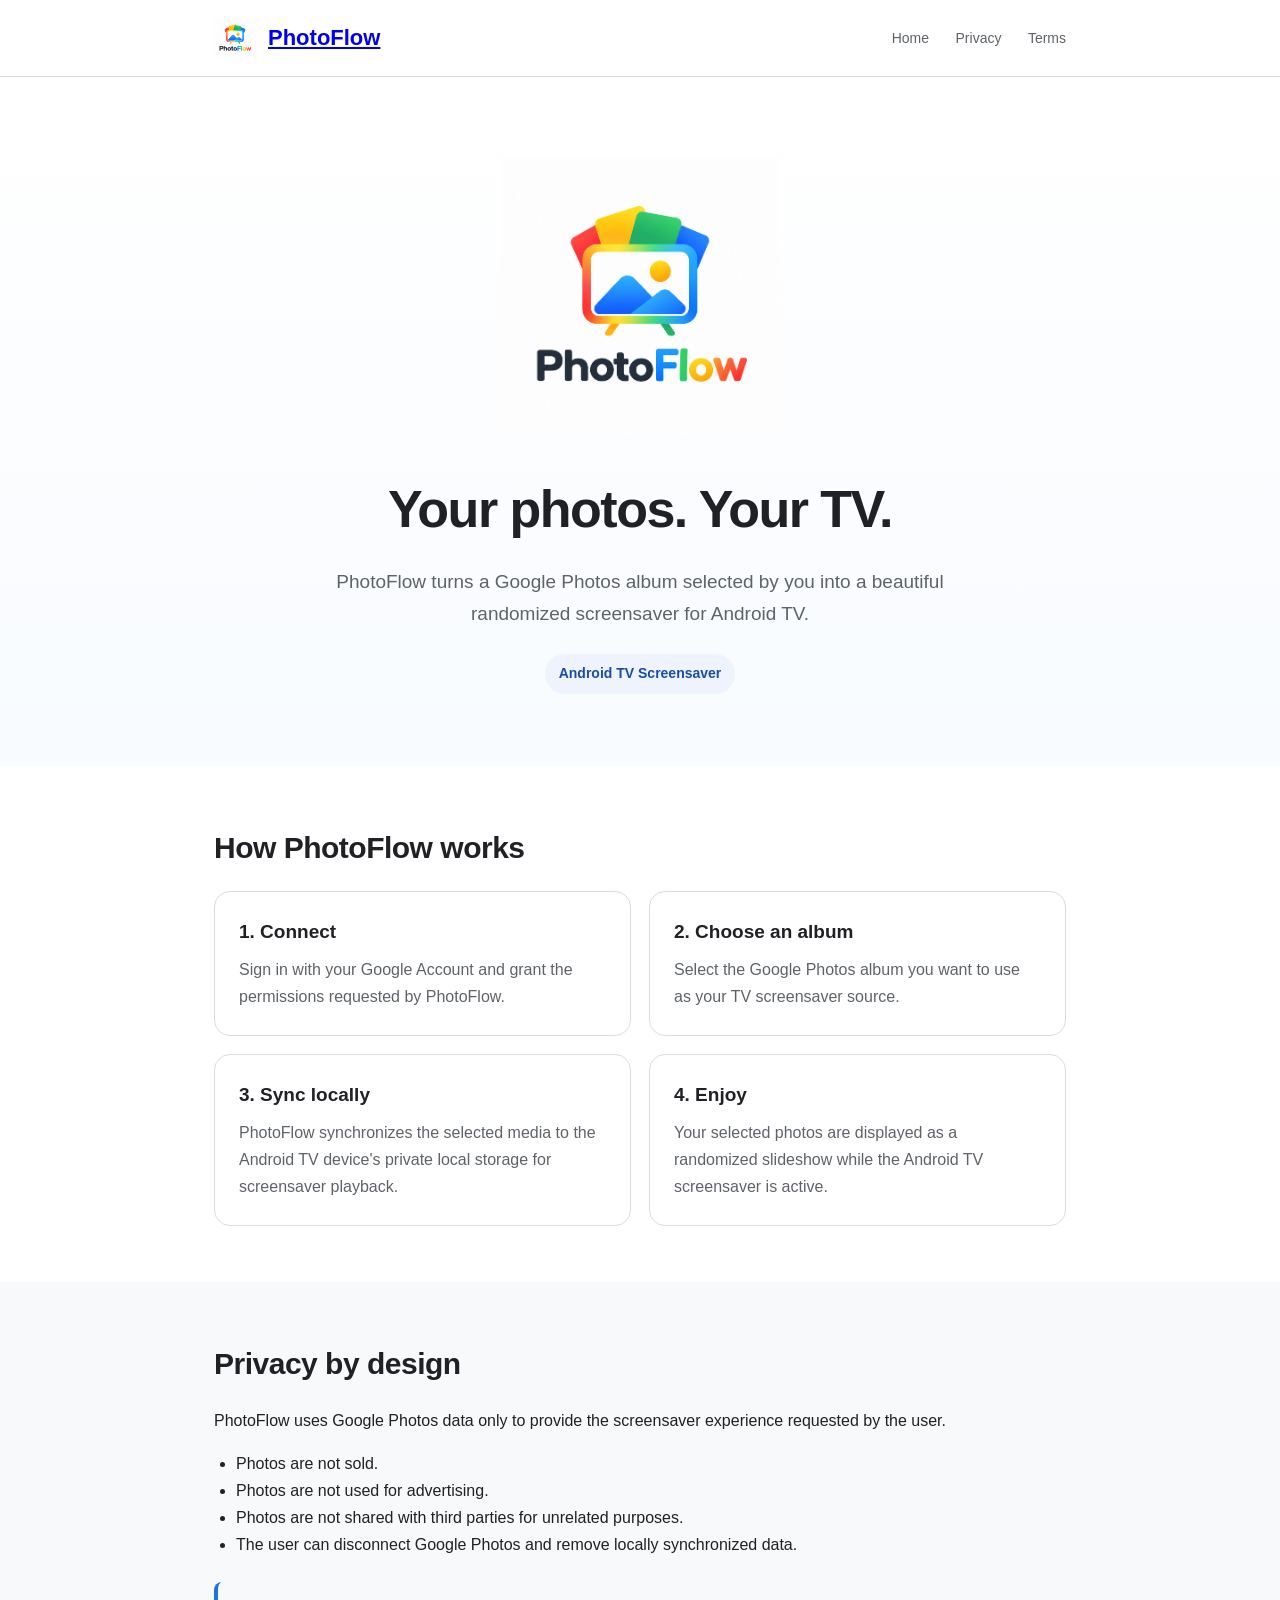
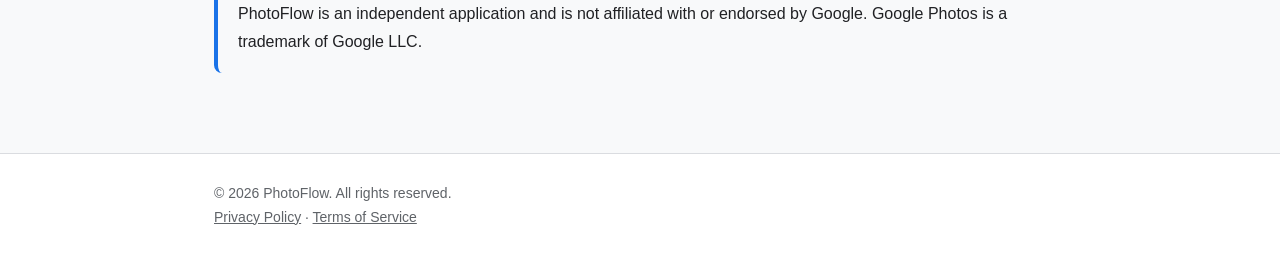
==== index.html @ 247293ad "업로드" ====
<!doctype html>
<html lang="en">
<head>
<meta charset="utf-8">
<meta name="viewport" content="width=device-width, initial-scale=1">
<title>PhotoFlow | PhotoFlow</title>
<meta name="description" content="PhotoFlow is an Android TV screensaver that displays photos from a user's selected Google Photos album.">
<link rel="stylesheet" href="style.css">
</head>
<body>
<header>
  <div class="container nav">
    <a class="brand" href="index.html">
      <img src="assets/photoflow-logo.png" alt="PhotoFlow logo">
      <span>PhotoFlow</span>
    </a>
    <nav>
      <a href="index.html">Home</a>
      <a href="privacy.html">Privacy</a>
      <a href="terms.html">Terms</a>
    </nav>
  </div>
</header>

<main>
<section class="hero">
  <div class="container">
    <img src="assets/photoflow-logo.png" alt="PhotoFlow">
    <h1>Your photos. Your TV.</h1>
    <p>PhotoFlow turns a Google Photos album selected by you into a beautiful randomized screensaver for Android TV.</p>
    <span class="badge">Android TV Screensaver</span>
  </div>
</section>

<section>
  <div class="container">
    <h2>How PhotoFlow works</h2>
    <div class="grid">
      <div class="card"><h3>1. Connect</h3><p>Sign in with your Google Account and grant the permissions requested by PhotoFlow.</p></div>
      <div class="card"><h3>2. Choose an album</h3><p>Select the Google Photos album you want to use as your TV screensaver source.</p></div>
      <div class="card"><h3>3. Sync locally</h3><p>PhotoFlow synchronizes the selected media to the Android TV device's private local storage for screensaver playback.</p></div>
      <div class="card"><h3>4. Enjoy</h3><p>Your selected photos are displayed as a randomized slideshow while the Android TV screensaver is active.</p></div>
    </div>
  </div>
</section>

<section style="background:#f8f9fa;">
  <div class="container">
    <h2>Privacy by design</h2>
    <p>PhotoFlow uses Google Photos data only to provide the screensaver experience requested by the user.</p>
    <ul>
      <li>Photos are not sold.</li>
      <li>Photos are not used for advertising.</li>
      <li>Photos are not shared with third parties for unrelated purposes.</li>
      <li>The user can disconnect Google Photos and remove locally synchronized data.</li>
    </ul>
    <div class="notice">
      PhotoFlow is an independent application and is not affiliated with or endorsed by Google.
      Google Photos is a trademark of Google LLC.
    </div>
  </div>
</section>
</main>

<footer>
  <div class="container">
    <div>© 2026 PhotoFlow. All rights reserved.</div>
    <div><a href="privacy.html">Privacy Policy</a> · <a href="terms.html">Terms of Service</a></div>
  </div>
</footer>
</body>
</html>
---- style.css ----
:root {
  --text: #202124;
  --muted: #5f6368;
  --border: #dadce0;
  --surface: #f8f9fa;
  --accent: #1a73e8;
}
* { box-sizing: border-box; }
body {
  margin: 0;
  font-family: Arial, "Noto Sans KR", sans-serif;
  color: var(--text);
  background: #fff;
  line-height: 1.7;
}
.container { max-width: 900px; margin: 0 auto; padding: 0 24px; }
header {
  border-bottom: 1px solid var(--border);
  background: #fff;
}
.nav {
  height: 76px; display: flex; align-items: center; justify-content: space-between;
}
.brand { display: flex; align-items: center; gap: 12px; font-weight: 700; font-size: 22px; }
.brand img { width: 42px; height: 42px; object-fit: contain; }
nav a { color: var(--muted); text-decoration: none; margin-left: 22px; font-size: 14px; }
nav a:hover { color: var(--text); }
.hero { padding: 80px 0 72px; text-align: center; background: linear-gradient(#fff, #f8fbff); }
.hero img { width: min(280px, 70vw); height: auto; }
.hero h1 { font-size: 52px; margin: 20px 0 12px; letter-spacing: -1.5px; }
.hero p { max-width: 650px; margin: 0 auto; color: var(--muted); font-size: 19px; }
.badge {
  display: inline-block; margin-top: 24px; padding: 8px 14px; border-radius: 999px;
  background: #eef3fd; color: #174ea6; font-size: 14px; font-weight: 600;
}
section { padding: 56px 0; }
h2 { font-size: 30px; margin: 0 0 18px; letter-spacing: -.5px; }
h3 { margin-top: 30px; }
.grid { display: grid; grid-template-columns: repeat(2, minmax(0,1fr)); gap: 18px; }
.card {
  border: 1px solid var(--border); border-radius: 16px; padding: 24px; background: #fff;
}
.card h3 { margin: 0 0 8px; font-size: 19px; }
.card p { margin: 0; color: var(--muted); }
ul { padding-left: 22px; }
.notice {
  background: var(--surface); border-left: 4px solid var(--accent);
  padding: 18px 20px; border-radius: 8px; margin: 24px 0;
}
footer { border-top: 1px solid var(--border); padding: 28px 0; color: var(--muted); font-size: 14px; }
footer a { color: inherit; }
.policy { padding: 56px 0 80px; }
.policy h1 { font-size: 40px; margin-bottom: 8px; }
.updated { color: var(--muted); font-size: 14px; margin-bottom: 36px; }
@media (max-width: 680px) {
  .grid { grid-template-columns: 1fr; }
  .hero h1 { font-size: 40px; }
  nav a { margin-left: 10px; }
  .brand { font-size: 19px; }
}
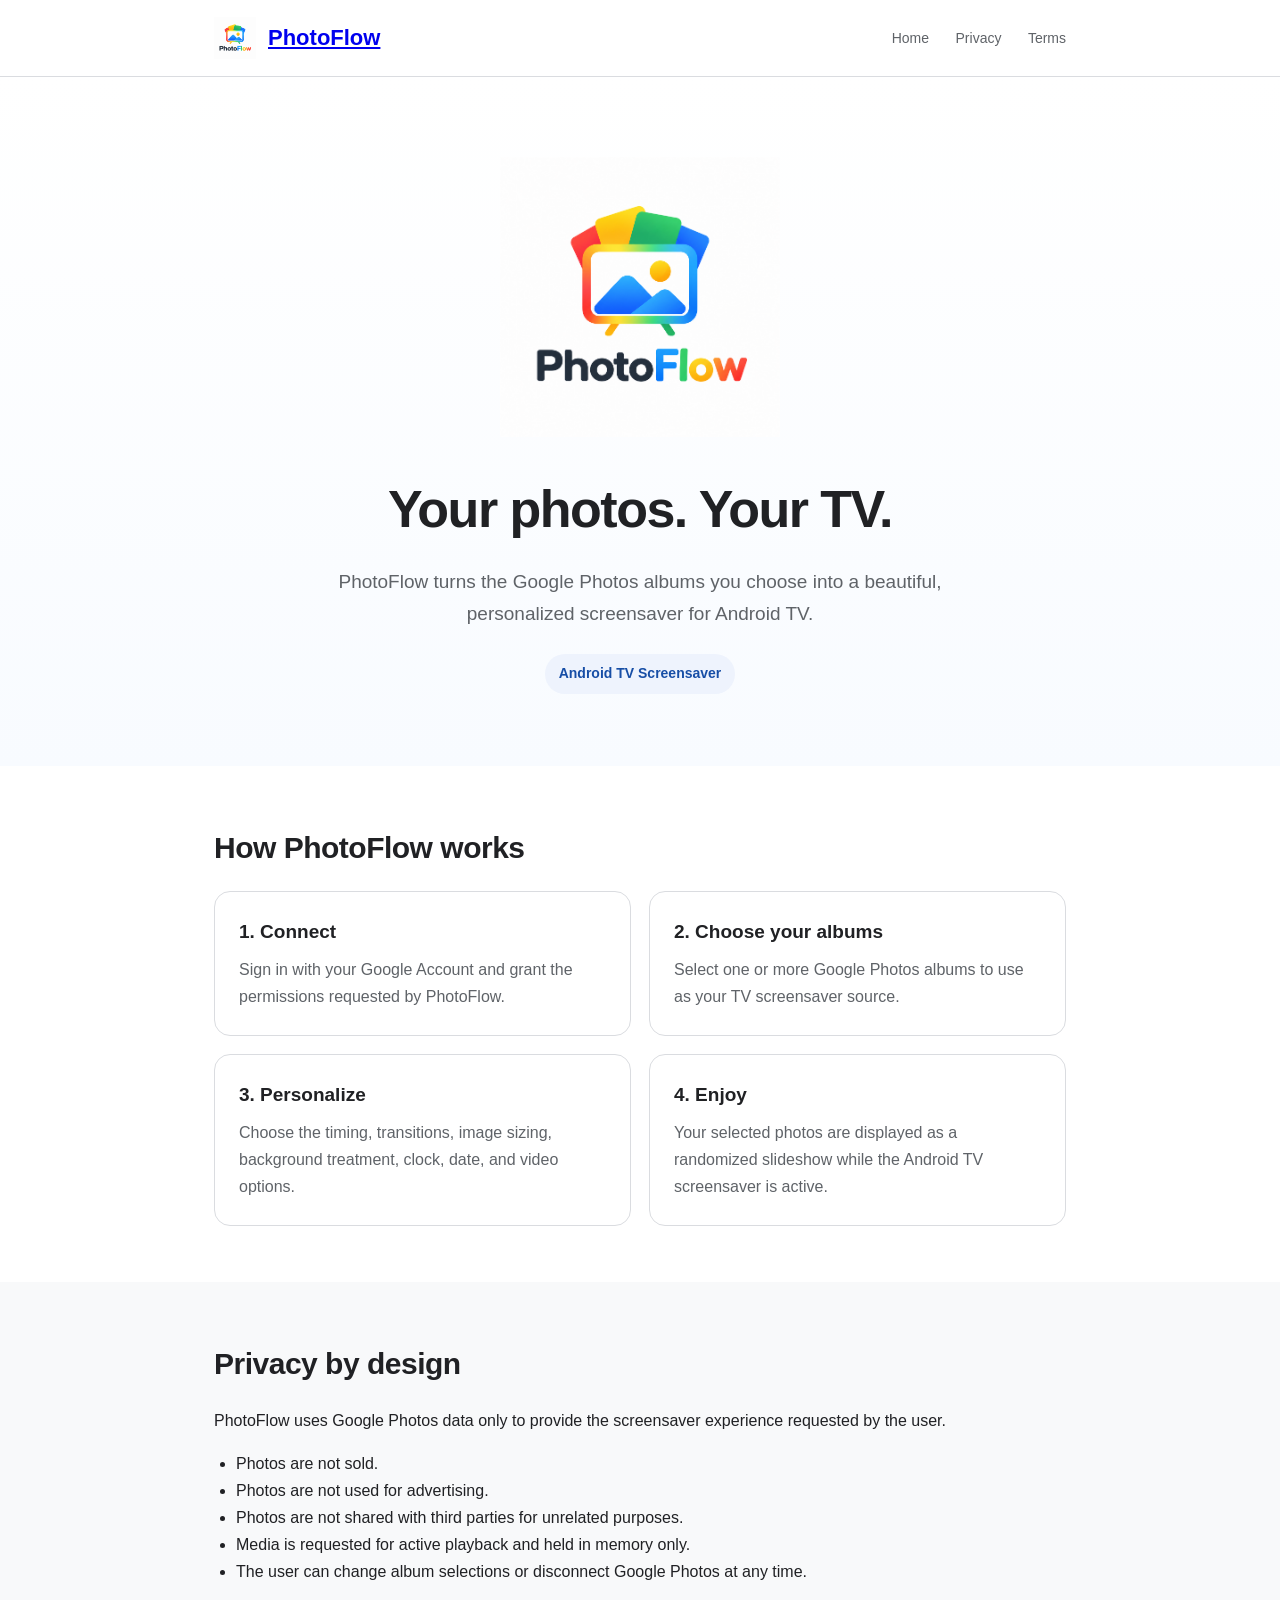
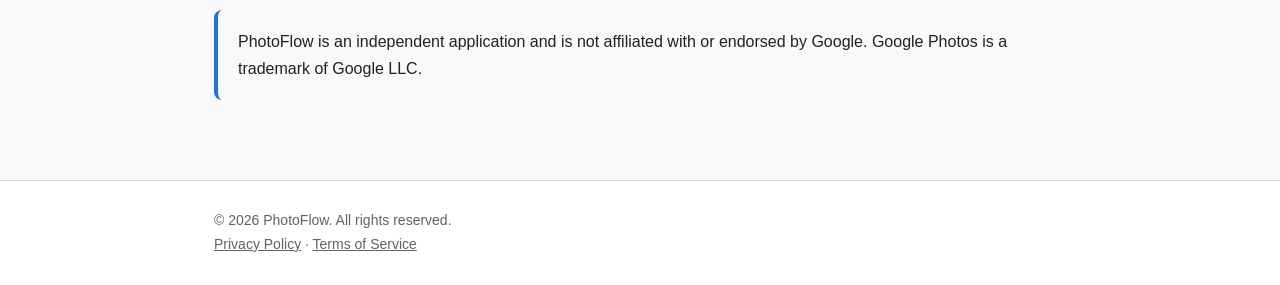
==== commit 41397779: "Align website with Ambient API memory-only playback" ====
--- a/index.html
+++ b/index.html
@@ -4,7 +4,7 @@
 <meta charset="utf-8">
 <meta name="viewport" content="width=device-width, initial-scale=1">
 <title>PhotoFlow | PhotoFlow</title>
-<meta name="description" content="PhotoFlow is an Android TV screensaver that displays photos from a user's selected Google Photos album.">
+<meta name="description" content="PhotoFlow is an Android TV screensaver for user-selected Google Photos albums.">
 <link rel="stylesheet" href="style.css">
 </head>
 <body>
@@ -27,7 +27,7 @@
   <div class="container">
     <img src="assets/photoflow-logo.png" alt="PhotoFlow">
     <h1>Your photos. Your TV.</h1>
-    <p>PhotoFlow turns a Google Photos album selected by you into a beautiful randomized screensaver for Android TV.</p>
+    <p>PhotoFlow turns the Google Photos albums you choose into a beautiful, personalized screensaver for Android TV.</p>
     <span class="badge">Android TV Screensaver</span>
   </div>
 </section>
@@ -37,8 +37,8 @@
     <h2>How PhotoFlow works</h2>
     <div class="grid">
       <div class="card"><h3>1. Connect</h3><p>Sign in with your Google Account and grant the permissions requested by PhotoFlow.</p></div>
-      <div class="card"><h3>2. Choose an album</h3><p>Select the Google Photos album you want to use as your TV screensaver source.</p></div>
-      <div class="card"><h3>3. Sync locally</h3><p>PhotoFlow synchronizes the selected media to the Android TV device's private local storage for screensaver playback.</p></div>
+      <div class="card"><h3>2. Choose your albums</h3><p>Select one or more Google Photos albums to use as your TV screensaver source.</p></div>
+      <div class="card"><h3>3. Personalize</h3><p>Choose the timing, transitions, image sizing, background treatment, clock, date, and video options.</p></div>
       <div class="card"><h3>4. Enjoy</h3><p>Your selected photos are displayed as a randomized slideshow while the Android TV screensaver is active.</p></div>
     </div>
   </div>
@@ -52,7 +52,8 @@
       <li>Photos are not sold.</li>
       <li>Photos are not used for advertising.</li>
       <li>Photos are not shared with third parties for unrelated purposes.</li>
-      <li>The user can disconnect Google Photos and remove locally synchronized data.</li>
+      <li>Media is requested for active playback and held in memory only.</li>
+      <li>The user can change album selections or disconnect Google Photos at any time.</li>
     </ul>
     <div class="notice">
       PhotoFlow is an independent application and is not affiliated with or endorsed by Google.
@@ -69,4 +70,4 @@
   </div>
 </footer>
 </body>
-</html>+</html>
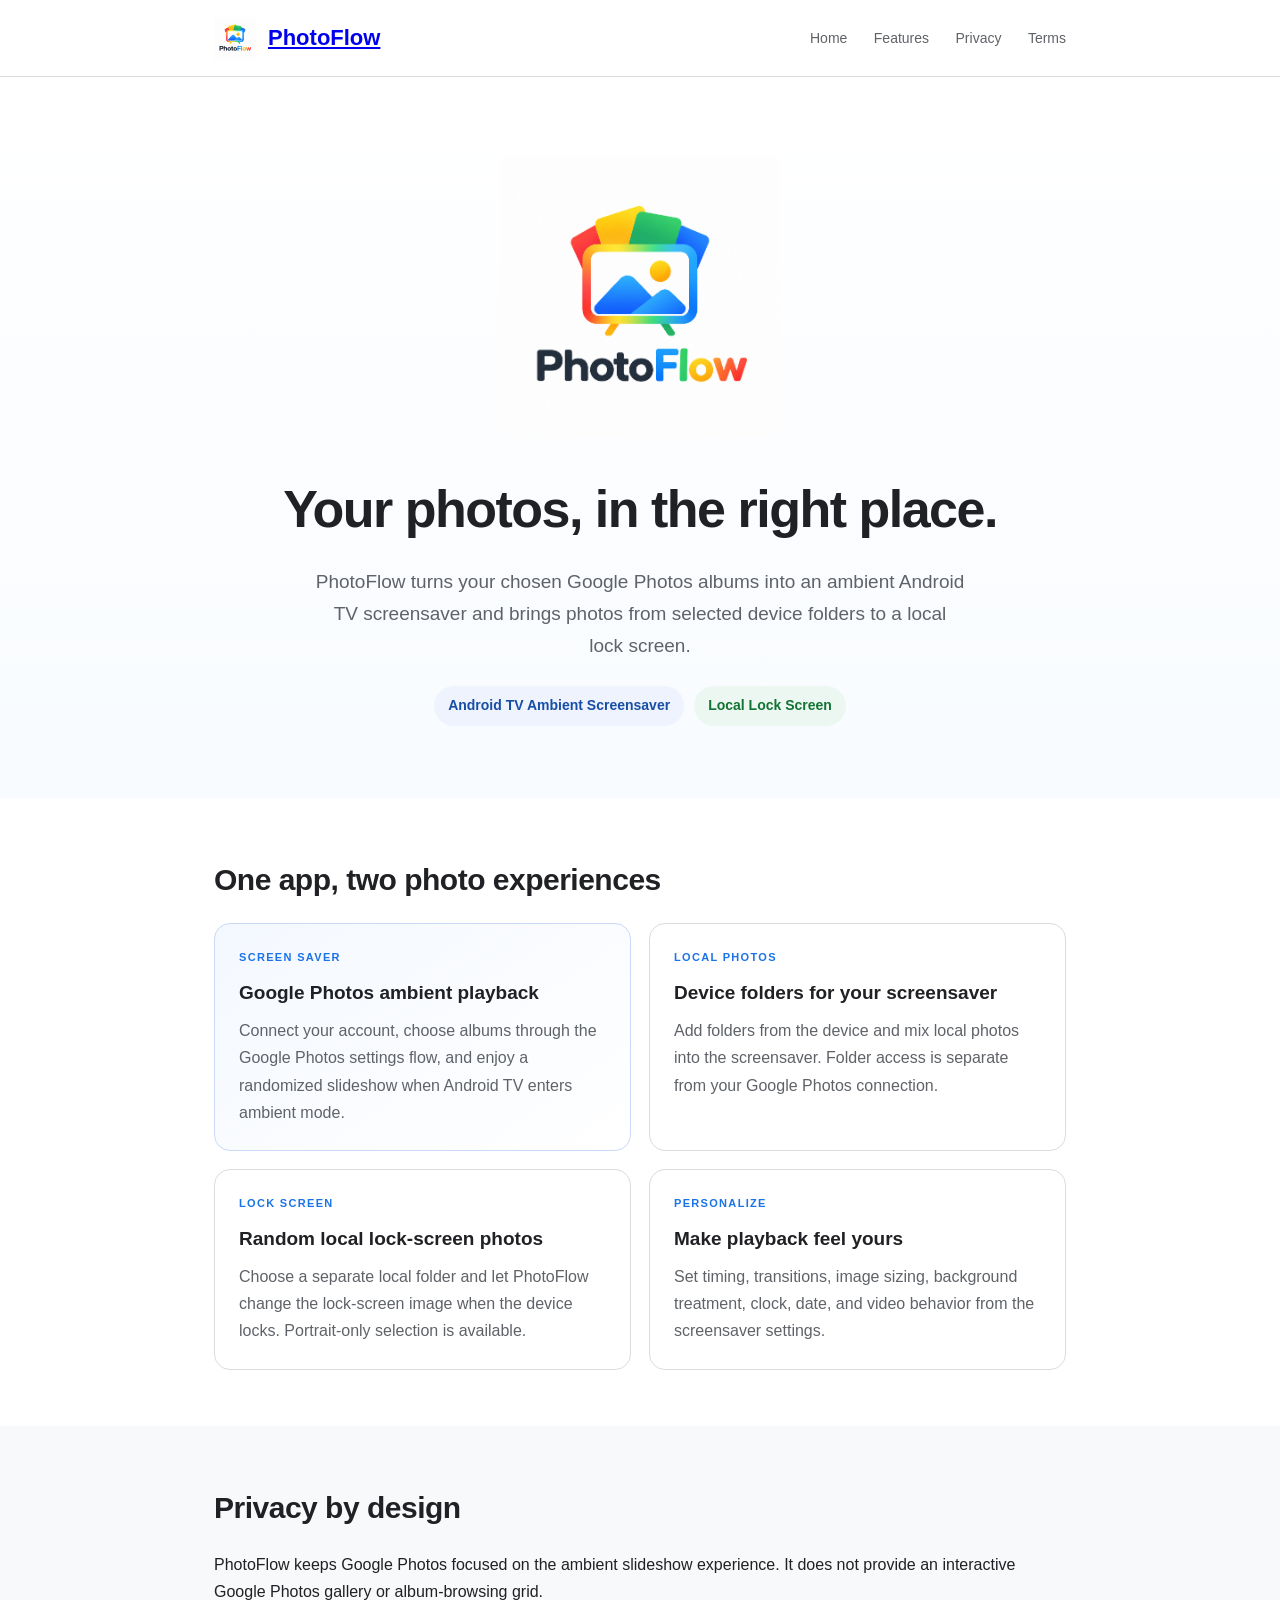
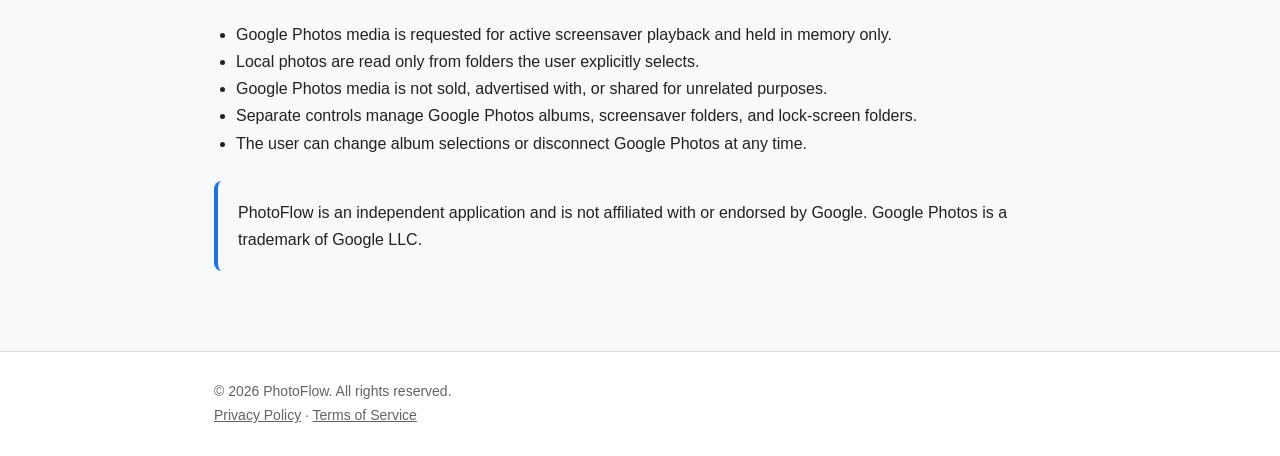
==== commit 65f777ac: "Update site for ambient and lock screen features" ====
--- a/index.html
+++ b/index.html
@@ -4,7 +4,7 @@
 <meta charset="utf-8">
 <meta name="viewport" content="width=device-width, initial-scale=1">
 <title>PhotoFlow | PhotoFlow</title>
-<meta name="description" content="PhotoFlow is an Android TV screensaver for user-selected Google Photos albums.">
+<meta name="description" content="PhotoFlow is a privacy-first ambient screensaver and local lock-screen photo app.">
 <link rel="stylesheet" href="style.css">
 </head>
 <body>
@@ -16,6 +16,7 @@
     </a>
     <nav>
       <a href="index.html">Home</a>
+      <a href="#features">Features</a>
       <a href="privacy.html">Privacy</a>
       <a href="terms.html">Terms</a>
     </nav>
@@ -26,20 +27,20 @@
 <section class="hero">
   <div class="container">
     <img src="assets/photoflow-logo.png" alt="PhotoFlow">
-    <h1>Your photos. Your TV.</h1>
-    <p>PhotoFlow turns the Google Photos albums you choose into a beautiful, personalized screensaver for Android TV.</p>
-    <span class="badge">Android TV Screensaver</span>
+    <h1>Your photos, in the right place.</h1>
+    <p>PhotoFlow turns your chosen Google Photos albums into an ambient Android TV screensaver and brings photos from selected device folders to a local lock screen.</p>
+    <div class="badges"><span class="badge">Android TV Ambient Screensaver</span><span class="badge secondary">Local Lock Screen</span></div>
   </div>
 </section>
 
-<section>
+<section id="features">
   <div class="container">
-    <h2>How PhotoFlow works</h2>
+    <h2>One app, two photo experiences</h2>
     <div class="grid">
-      <div class="card"><h3>1. Connect</h3><p>Sign in with your Google Account and grant the permissions requested by PhotoFlow.</p></div>
-      <div class="card"><h3>2. Choose your albums</h3><p>Select one or more Google Photos albums to use as your TV screensaver source.</p></div>
-      <div class="card"><h3>3. Personalize</h3><p>Choose the timing, transitions, image sizing, background treatment, clock, date, and video options.</p></div>
-      <div class="card"><h3>4. Enjoy</h3><p>Your selected photos are displayed as a randomized slideshow while the Android TV screensaver is active.</p></div>
+      <div class="card accent-card"><span class="eyebrow">SCREEN SAVER</span><h3>Google Photos ambient playback</h3><p>Connect your account, choose albums through the Google Photos settings flow, and enjoy a randomized slideshow when Android TV enters ambient mode.</p></div>
+      <div class="card"><span class="eyebrow">LOCAL PHOTOS</span><h3>Device folders for your screensaver</h3><p>Add folders from the device and mix local photos into the screensaver. Folder access is separate from your Google Photos connection.</p></div>
+      <div class="card"><span class="eyebrow">LOCK SCREEN</span><h3>Random local lock-screen photos</h3><p>Choose a separate local folder and let PhotoFlow change the lock-screen image when the device locks. Portrait-only selection is available.</p></div>
+      <div class="card"><span class="eyebrow">PERSONALIZE</span><h3>Make playback feel yours</h3><p>Set timing, transitions, image sizing, background treatment, clock, date, and video behavior from the screensaver settings.</p></div>
     </div>
   </div>
 </section>
@@ -47,12 +48,12 @@
 <section style="background:#f8f9fa;">
   <div class="container">
     <h2>Privacy by design</h2>
-    <p>PhotoFlow uses Google Photos data only to provide the screensaver experience requested by the user.</p>
+    <p>PhotoFlow keeps Google Photos focused on the ambient slideshow experience. It does not provide an interactive Google Photos gallery or album-browsing grid.</p>
     <ul>
-      <li>Photos are not sold.</li>
-      <li>Photos are not used for advertising.</li>
-      <li>Photos are not shared with third parties for unrelated purposes.</li>
-      <li>Media is requested for active playback and held in memory only.</li>
+      <li>Google Photos media is requested for active screensaver playback and held in memory only.</li>
+      <li>Local photos are read only from folders the user explicitly selects.</li>
+      <li>Google Photos media is not sold, advertised with, or shared for unrelated purposes.</li>
+      <li>Separate controls manage Google Photos albums, screensaver folders, and lock-screen folders.</li>
       <li>The user can change album selections or disconnect Google Photos at any time.</li>
     </ul>
     <div class="notice">
--- a/style.css
+++ b/style.css
@@ -30,10 +30,12 @@
 .hero img { width: min(280px, 70vw); height: auto; }
 .hero h1 { font-size: 52px; margin: 20px 0 12px; letter-spacing: -1.5px; }
 .hero p { max-width: 650px; margin: 0 auto; color: var(--muted); font-size: 19px; }
+.badges { display: flex; justify-content: center; gap: 10px; flex-wrap: wrap; }
 .badge {
   display: inline-block; margin-top: 24px; padding: 8px 14px; border-radius: 999px;
   background: #eef3fd; color: #174ea6; font-size: 14px; font-weight: 600;
 }
+.badge.secondary { background: #edf7f2; color: #137333; }
 section { padding: 56px 0; }
 h2 { font-size: 30px; margin: 0 0 18px; letter-spacing: -.5px; }
 h3 { margin-top: 30px; }
@@ -43,6 +45,8 @@
 }
 .card h3 { margin: 0 0 8px; font-size: 19px; }
 .card p { margin: 0; color: var(--muted); }
+.eyebrow { display: block; color: var(--accent); font-size: 11px; font-weight: 700; letter-spacing: .12em; margin-bottom: 10px; }
+.accent-card { background: linear-gradient(145deg, #f4f8ff, #fff); border-color: #c8daf8; }
 ul { padding-left: 22px; }
 .notice {
   background: var(--surface); border-left: 4px solid var(--accent);
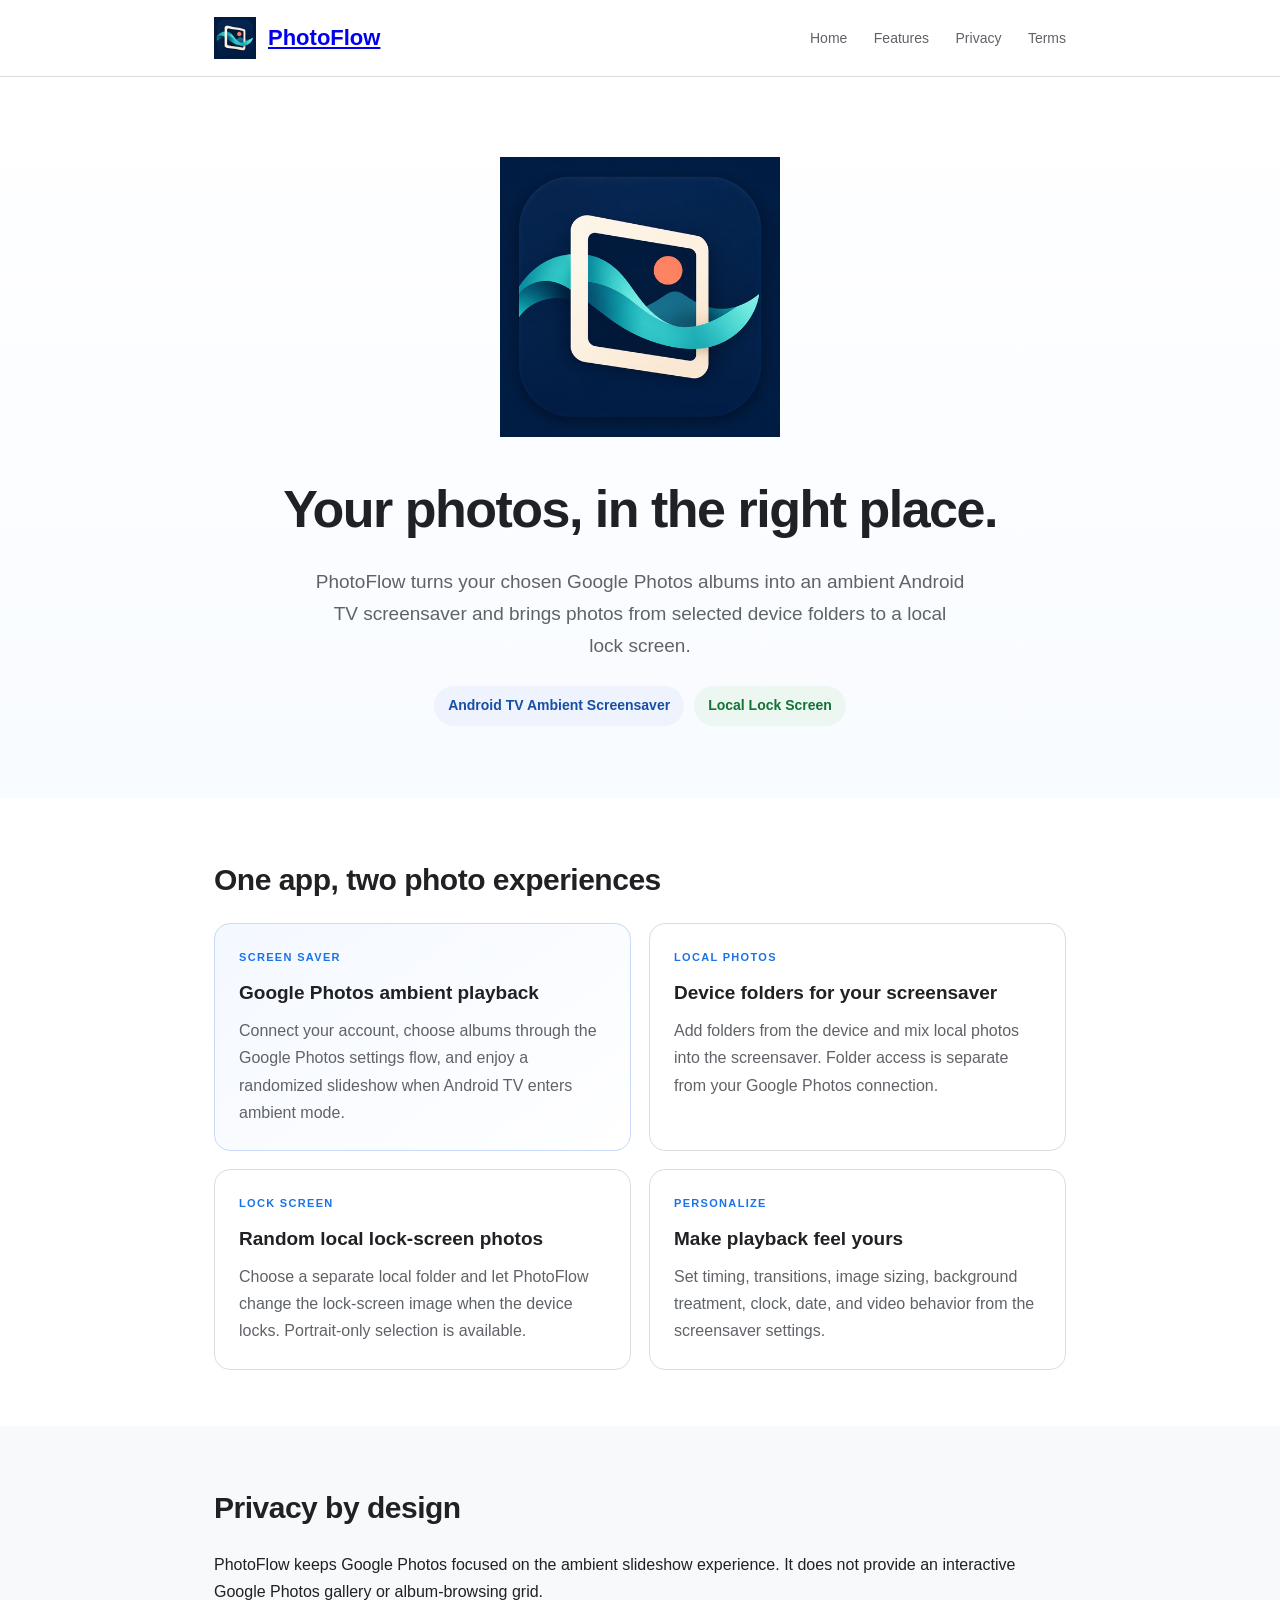
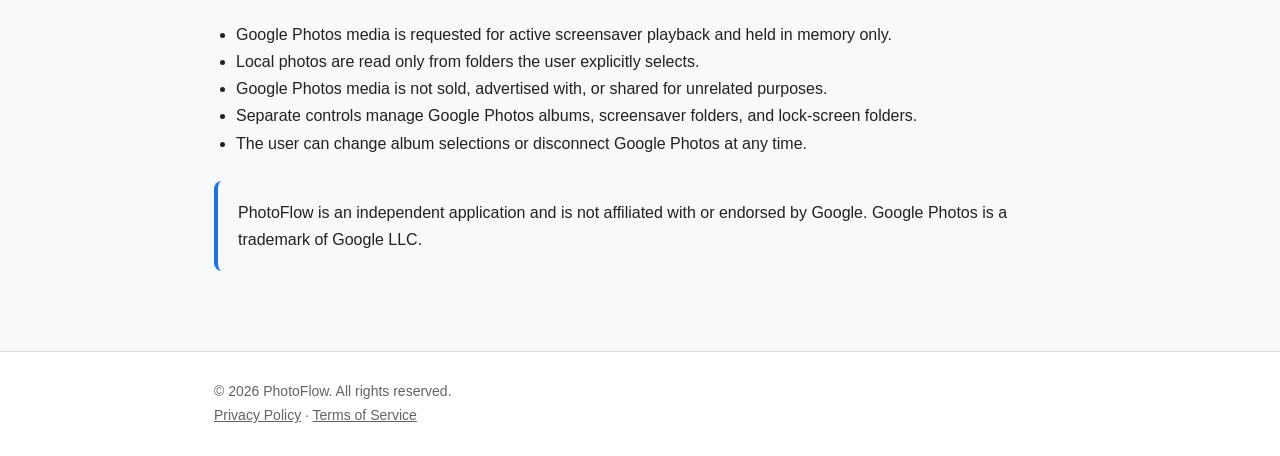
==== commit a21970e9: "Update website branding icon" ====
--- a/index.html
+++ b/index.html
@@ -5,6 +5,7 @@
 <meta name="viewport" content="width=device-width, initial-scale=1">
 <title>PhotoFlow | PhotoFlow</title>
 <meta name="description" content="PhotoFlow is a privacy-first ambient screensaver and local lock-screen photo app.">
+<link rel="icon" type="image/png" href="assets/photoflow-logo.png">
 <link rel="stylesheet" href="style.css">
 </head>
 <body>
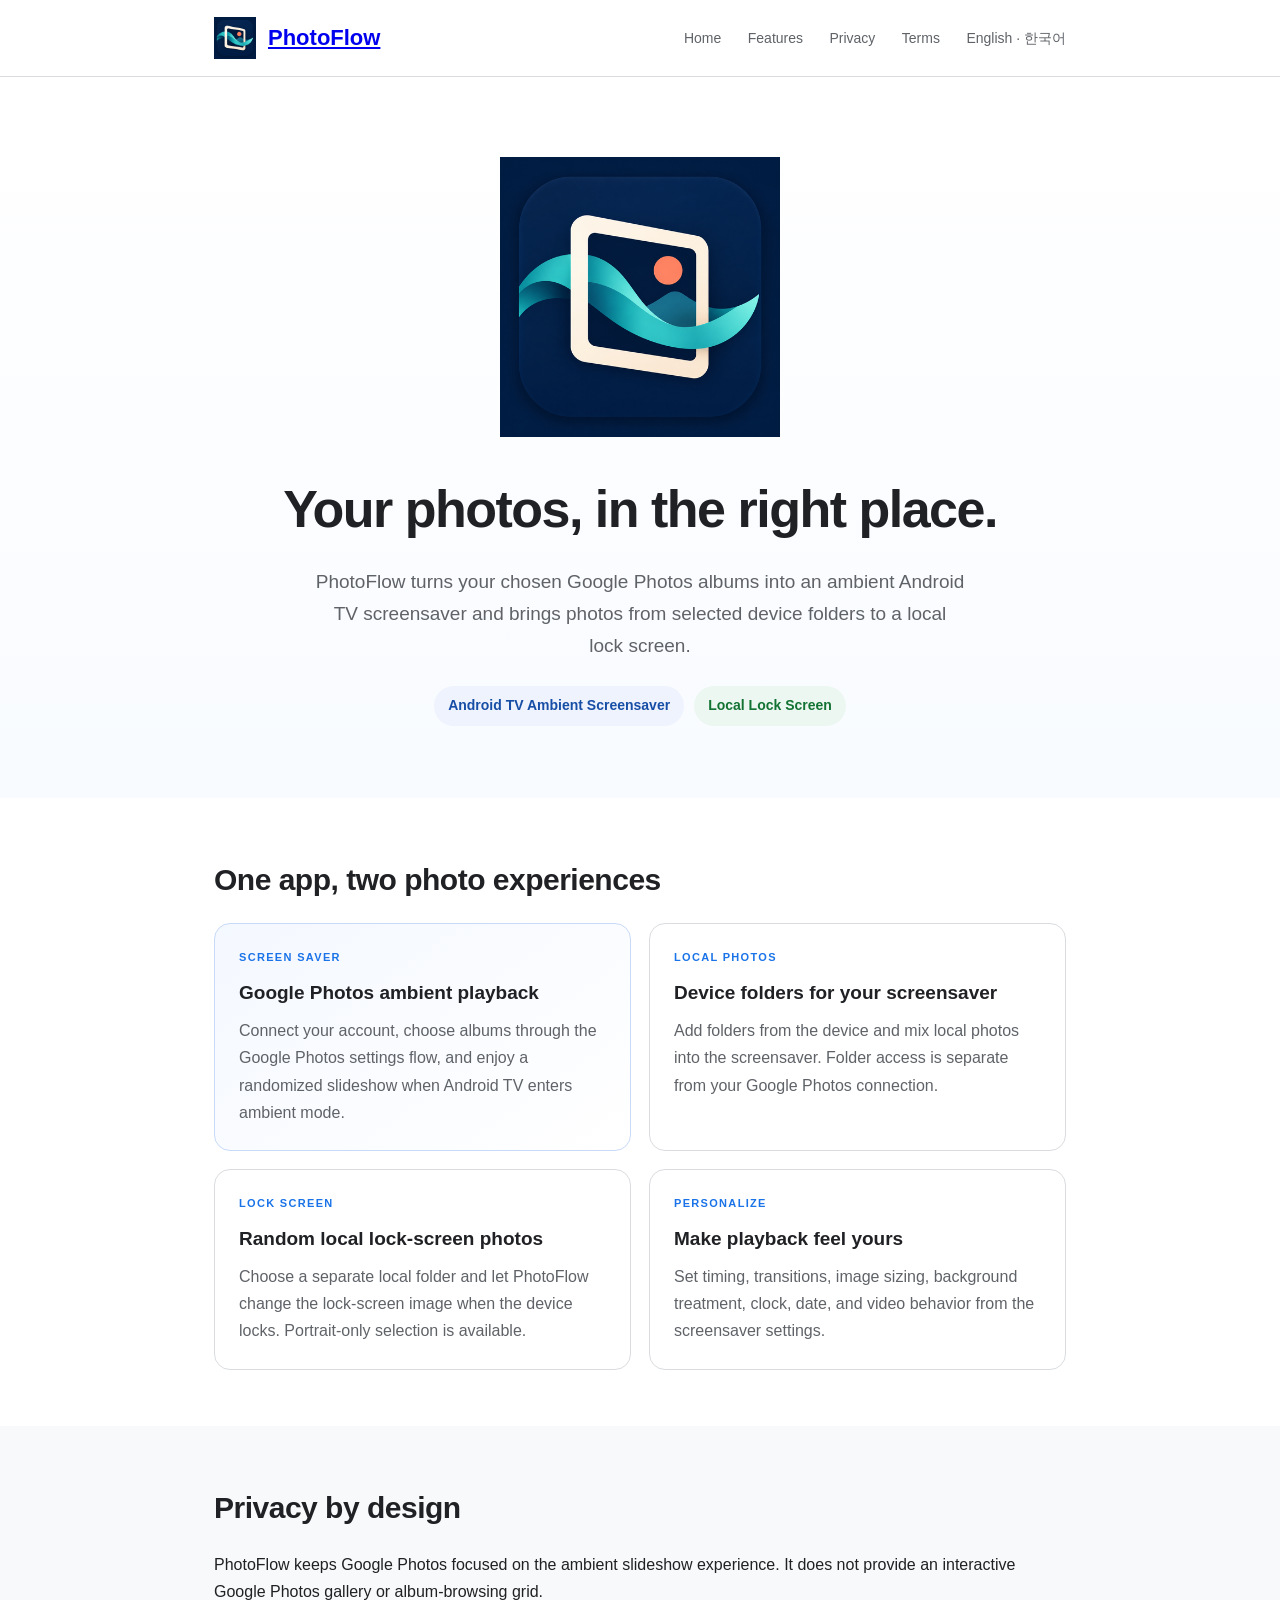
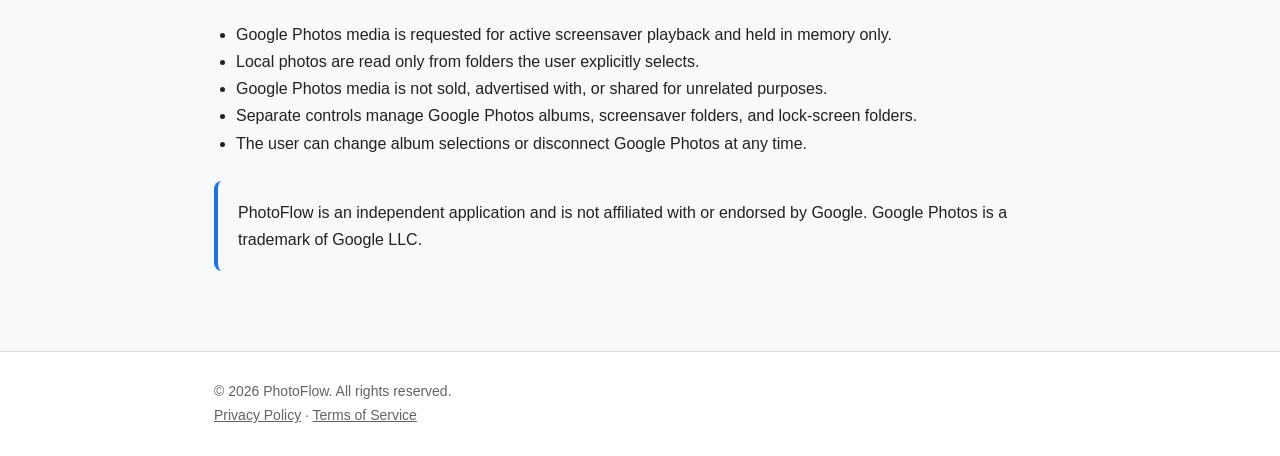
==== commit a8fc8279: "Add English and Korean site pages" ====
--- a/index.html
+++ b/index.html
@@ -20,6 +20,7 @@
       <a href="#features">Features</a>
       <a href="privacy.html">Privacy</a>
       <a href="terms.html">Terms</a>
+      <span class="language-switch"><a href="index.html">English</a> · <a href="index-ko.html">한국어</a></span>
     </nav>
   </div>
 </header>
--- a/style.css
+++ b/style.css
@@ -26,6 +26,8 @@
 .brand img { width: 42px; height: 42px; object-fit: contain; }
 nav a { color: var(--muted); text-decoration: none; margin-left: 22px; font-size: 14px; }
 nav a:hover { color: var(--text); }
+.language-switch { margin-left: 22px; color: var(--muted); font-size: 14px; white-space: nowrap; }
+.language-switch a { margin-left: 0; }
 .hero { padding: 80px 0 72px; text-align: center; background: linear-gradient(#fff, #f8fbff); }
 .hero img { width: min(280px, 70vw); height: auto; }
 .hero h1 { font-size: 52px; margin: 20px 0 12px; letter-spacing: -1.5px; }
@@ -61,5 +63,6 @@
   .grid { grid-template-columns: 1fr; }
   .hero h1 { font-size: 40px; }
   nav a { margin-left: 10px; }
+  .language-switch { display: block; margin: 4px 0 0 10px; }
   .brand { font-size: 19px; }
 }
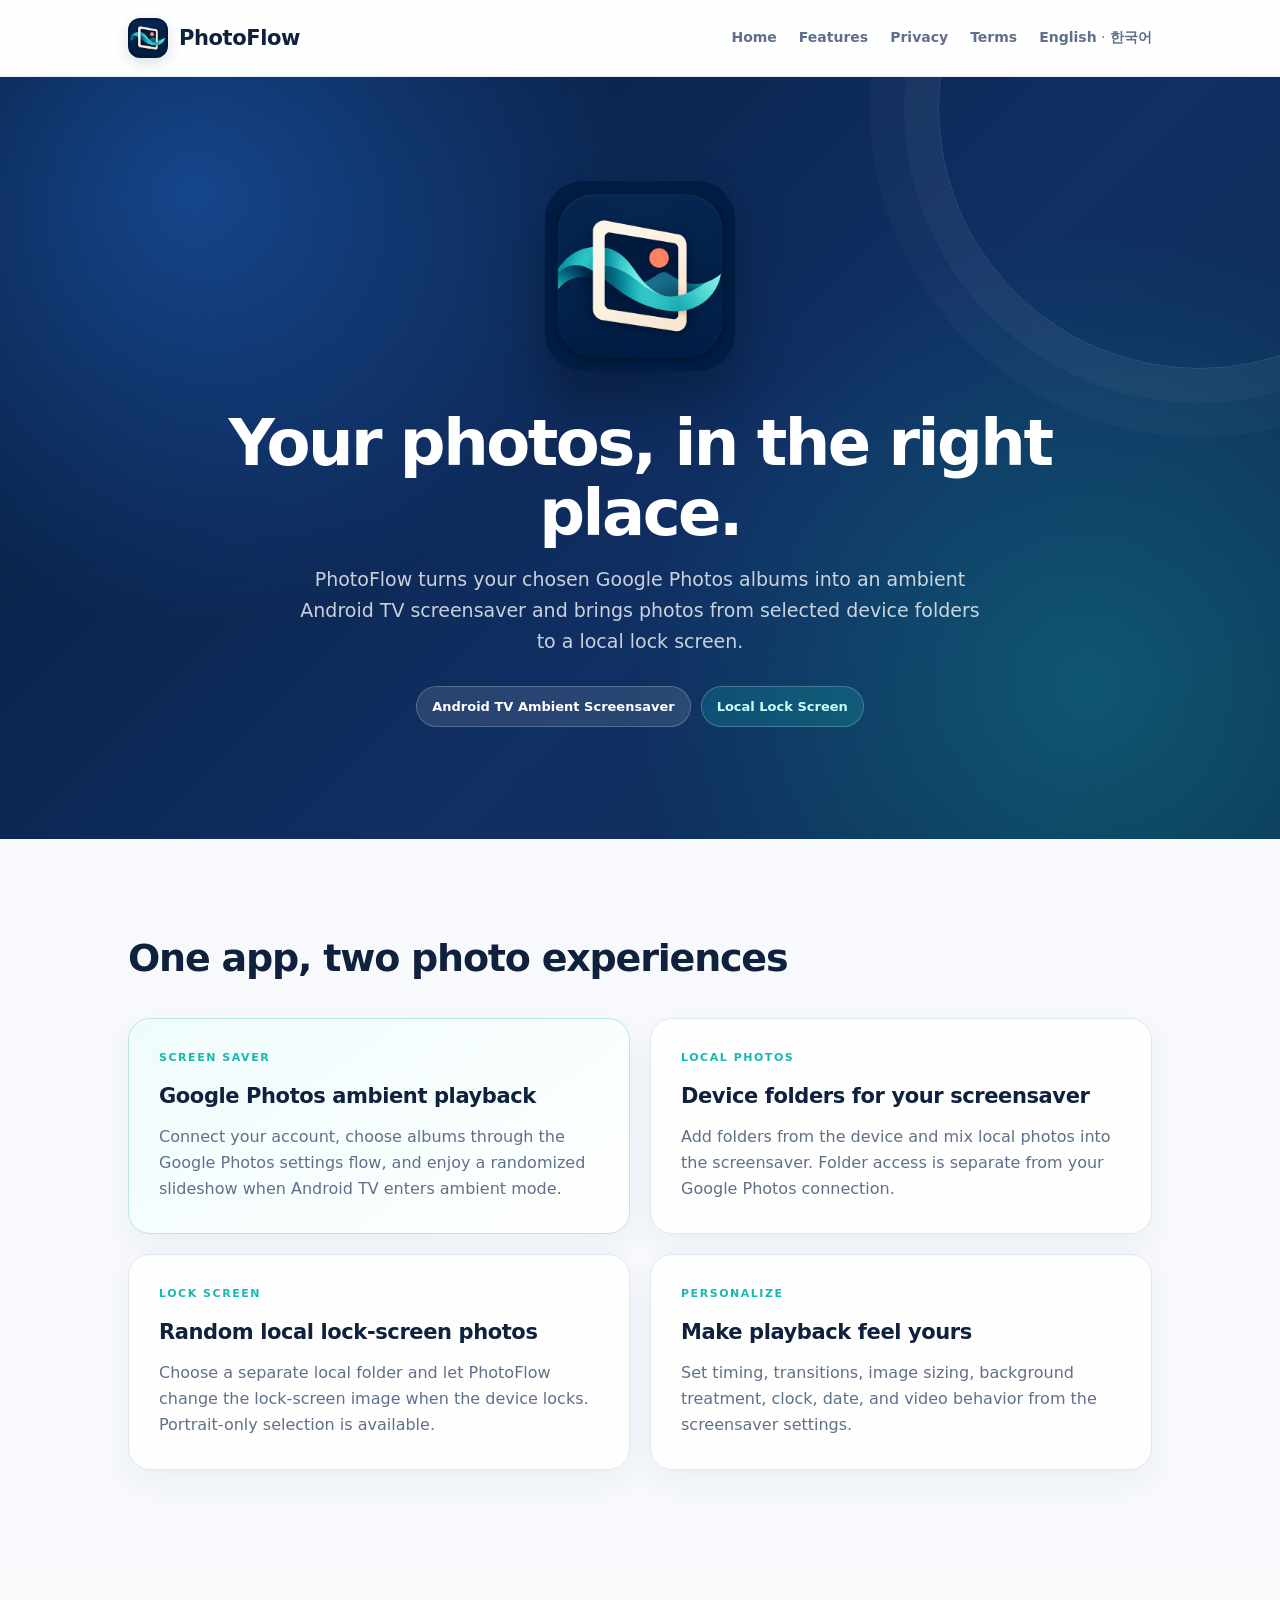
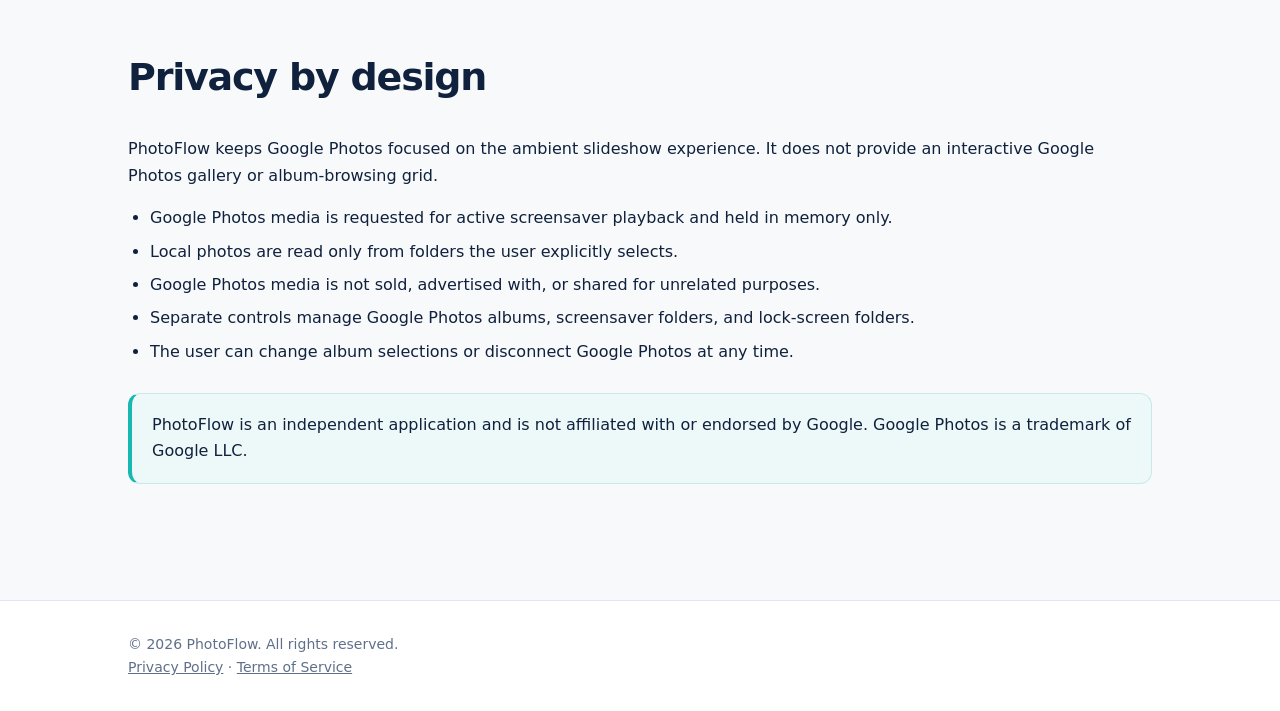
==== commit f2844c45: "Detect browser language on first visit" ====
--- a/index.html
+++ b/index.html
@@ -72,5 +72,6 @@
     <div><a href="privacy.html">Privacy Policy</a> · <a href="terms.html">Terms of Service</a></div>
   </div>
 </footer>
+<script src="language.js"></script>
 </body>
 </html>
--- a/style.css
+++ b/style.css
@@ -1,68 +1,55 @@
-
 :root {
-  --text: #202124;
-  --muted: #5f6368;
-  --border: #dadce0;
-  --surface: #f8f9fa;
-  --accent: #1a73e8;
+  --text: #10213d;
+  --muted: #60708a;
+  --border: #dfe7f2;
+  --surface: #f4f7fb;
+  --accent: #16b8b1;
 }
 * { box-sizing: border-box; }
-body {
-  margin: 0;
-  font-family: Arial, "Noto Sans KR", sans-serif;
-  color: var(--text);
-  background: #fff;
-  line-height: 1.7;
-}
-.container { max-width: 900px; margin: 0 auto; padding: 0 24px; }
-header {
-  border-bottom: 1px solid var(--border);
-  background: #fff;
-}
-.nav {
-  height: 76px; display: flex; align-items: center; justify-content: space-between;
-}
-.brand { display: flex; align-items: center; gap: 12px; font-weight: 700; font-size: 22px; }
-.brand img { width: 42px; height: 42px; object-fit: contain; }
-nav a { color: var(--muted); text-decoration: none; margin-left: 22px; font-size: 14px; }
+body { margin: 0; font-family: Inter, ui-sans-serif, system-ui, -apple-system, BlinkMacSystemFont, "Noto Sans KR", Arial, sans-serif; color: var(--text); background: #f7f9fc; line-height: 1.65; }
+.container { max-width: 1080px; margin: 0 auto; padding: 0 28px; }
+header { position: sticky; top: 0; z-index: 10; border-bottom: 1px solid rgba(223,231,242,.8); background: rgba(255,255,255,.86); backdrop-filter: blur(18px); }
+.nav { min-height: 76px; display: flex; align-items: center; justify-content: space-between; gap: 24px; }
+.brand { display: flex; align-items: center; gap: 11px; font-weight: 800; font-size: 21px; letter-spacing: -.4px; color: var(--text); text-decoration: none; }
+.brand img { width: 40px; height: 40px; object-fit: cover; border-radius: 12px; box-shadow: 0 5px 14px rgba(7,27,59,.14); }
+nav { display: flex; align-items: center; gap: 22px; }
+nav a { color: var(--muted); text-decoration: none; font-size: 14px; font-weight: 600; transition: color .2s ease; }
 nav a:hover { color: var(--text); }
-.language-switch { margin-left: 22px; color: var(--muted); font-size: 14px; white-space: nowrap; }
+.language-switch { color: var(--muted); font-size: 14px; white-space: nowrap; }
 .language-switch a { margin-left: 0; }
-.hero { padding: 80px 0 72px; text-align: center; background: linear-gradient(#fff, #f8fbff); }
-.hero img { width: min(280px, 70vw); height: auto; }
-.hero h1 { font-size: 52px; margin: 20px 0 12px; letter-spacing: -1.5px; }
-.hero p { max-width: 650px; margin: 0 auto; color: var(--muted); font-size: 19px; }
+.hero { position: relative; overflow: hidden; padding: 104px 0 112px; text-align: center; color: #fff; background: radial-gradient(circle at 15% 15%, rgba(35,116,225,.45), transparent 34%), radial-gradient(circle at 85% 80%, rgba(22,184,177,.28), transparent 36%), linear-gradient(135deg, #071b3b, #102f63 58%, #0b3152); }
+.hero::after { content: ""; position: absolute; width: 520px; height: 520px; right: -180px; top: -230px; border: 1px solid rgba(255,255,255,.13); border-radius: 50%; box-shadow: 0 0 0 34px rgba(255,255,255,.03), 0 0 0 68px rgba(255,255,255,.025); }
+.hero .container { position: relative; z-index: 1; }
+.hero img { width: min(190px, 48vw); height: auto; border-radius: 38px; box-shadow: 0 24px 50px rgba(0,0,0,.28); }
+.hero h1 { font-size: clamp(40px, 6vw, 64px); line-height: 1.08; margin: 30px 0 16px; letter-spacing: -2.5px; }
+.hero p { max-width: 700px; margin: 0 auto; color: rgba(255,255,255,.78); font-size: 19px; }
 .badges { display: flex; justify-content: center; gap: 10px; flex-wrap: wrap; }
-.badge {
-  display: inline-block; margin-top: 24px; padding: 8px 14px; border-radius: 999px;
-  background: #eef3fd; color: #174ea6; font-size: 14px; font-weight: 600;
-}
-.badge.secondary { background: #edf7f2; color: #137333; }
-section { padding: 56px 0; }
-h2 { font-size: 30px; margin: 0 0 18px; letter-spacing: -.5px; }
-h3 { margin-top: 30px; }
-.grid { display: grid; grid-template-columns: repeat(2, minmax(0,1fr)); gap: 18px; }
-.card {
-  border: 1px solid var(--border); border-radius: 16px; padding: 24px; background: #fff;
-}
-.card h3 { margin: 0 0 8px; font-size: 19px; }
+.badge { display: inline-block; margin-top: 28px; padding: 9px 15px; border: 1px solid rgba(255,255,255,.22); border-radius: 999px; background: rgba(255,255,255,.11); color: #fff; font-size: 13px; font-weight: 700; }
+.badge.secondary { background: rgba(22,184,177,.22); color: #c9fffb; }
+section { padding: 88px 0; }
+h2 { font-size: clamp(28px, 4vw, 38px); margin: 0 0 28px; letter-spacing: -1.2px; }
+.grid { display: grid; grid-template-columns: repeat(2, minmax(0,1fr)); gap: 20px; }
+.card { border: 1px solid var(--border); border-radius: 22px; padding: 30px; background: rgba(255,255,255,.86); box-shadow: 0 12px 30px rgba(31,61,100,.06); transition: transform .2s ease, box-shadow .2s ease; }
+.card:hover { transform: translateY(-4px); box-shadow: 0 18px 38px rgba(31,61,100,.11); }
+.card h3 { margin: 0 0 10px; font-size: 21px; letter-spacing: -.4px; }
 .card p { margin: 0; color: var(--muted); }
-.eyebrow { display: block; color: var(--accent); font-size: 11px; font-weight: 700; letter-spacing: .12em; margin-bottom: 10px; }
-.accent-card { background: linear-gradient(145deg, #f4f8ff, #fff); border-color: #c8daf8; }
+.eyebrow { display: block; color: var(--accent); font-size: 11px; font-weight: 800; letter-spacing: .14em; margin-bottom: 12px; }
+.accent-card { background: linear-gradient(145deg, #effbfc, #fff); border-color: #b9e7e6; }
 ul { padding-left: 22px; }
-.notice {
-  background: var(--surface); border-left: 4px solid var(--accent);
-  padding: 18px 20px; border-radius: 8px; margin: 24px 0;
-}
-footer { border-top: 1px solid var(--border); padding: 28px 0; color: var(--muted); font-size: 14px; }
+.container > ul li { margin: 7px 0; }
+.notice { background: #edf8f8; border: 1px solid #c8e9e7; border-left: 4px solid var(--accent); padding: 18px 20px; border-radius: 12px; margin: 28px 0; }
+footer { border-top: 1px solid var(--border); padding: 32px 0; color: var(--muted); font-size: 14px; background: #fff; }
 footer a { color: inherit; }
-.policy { padding: 56px 0 80px; }
-.policy h1 { font-size: 40px; margin-bottom: 8px; }
+.policy { padding: 72px 0 100px; background: #fff; }
+.policy h1 { font-size: clamp(36px, 5vw, 48px); margin-bottom: 8px; letter-spacing: -1.5px; }
 .updated { color: var(--muted); font-size: 14px; margin-bottom: 36px; }
 @media (max-width: 680px) {
+  .container { padding: 0 20px; }
+  .nav { align-items: flex-start; flex-direction: column; padding-top: 16px; padding-bottom: 16px; gap: 12px; }
+  nav { gap: 12px; flex-wrap: wrap; }
   .grid { grid-template-columns: 1fr; }
   .hero h1 { font-size: 40px; }
-  nav a { margin-left: 10px; }
-  .language-switch { display: block; margin: 4px 0 0 10px; }
+  .language-switch { display: inline; margin: 0; }
   .brand { font-size: 19px; }
+  section { padding: 64px 0; }
 }
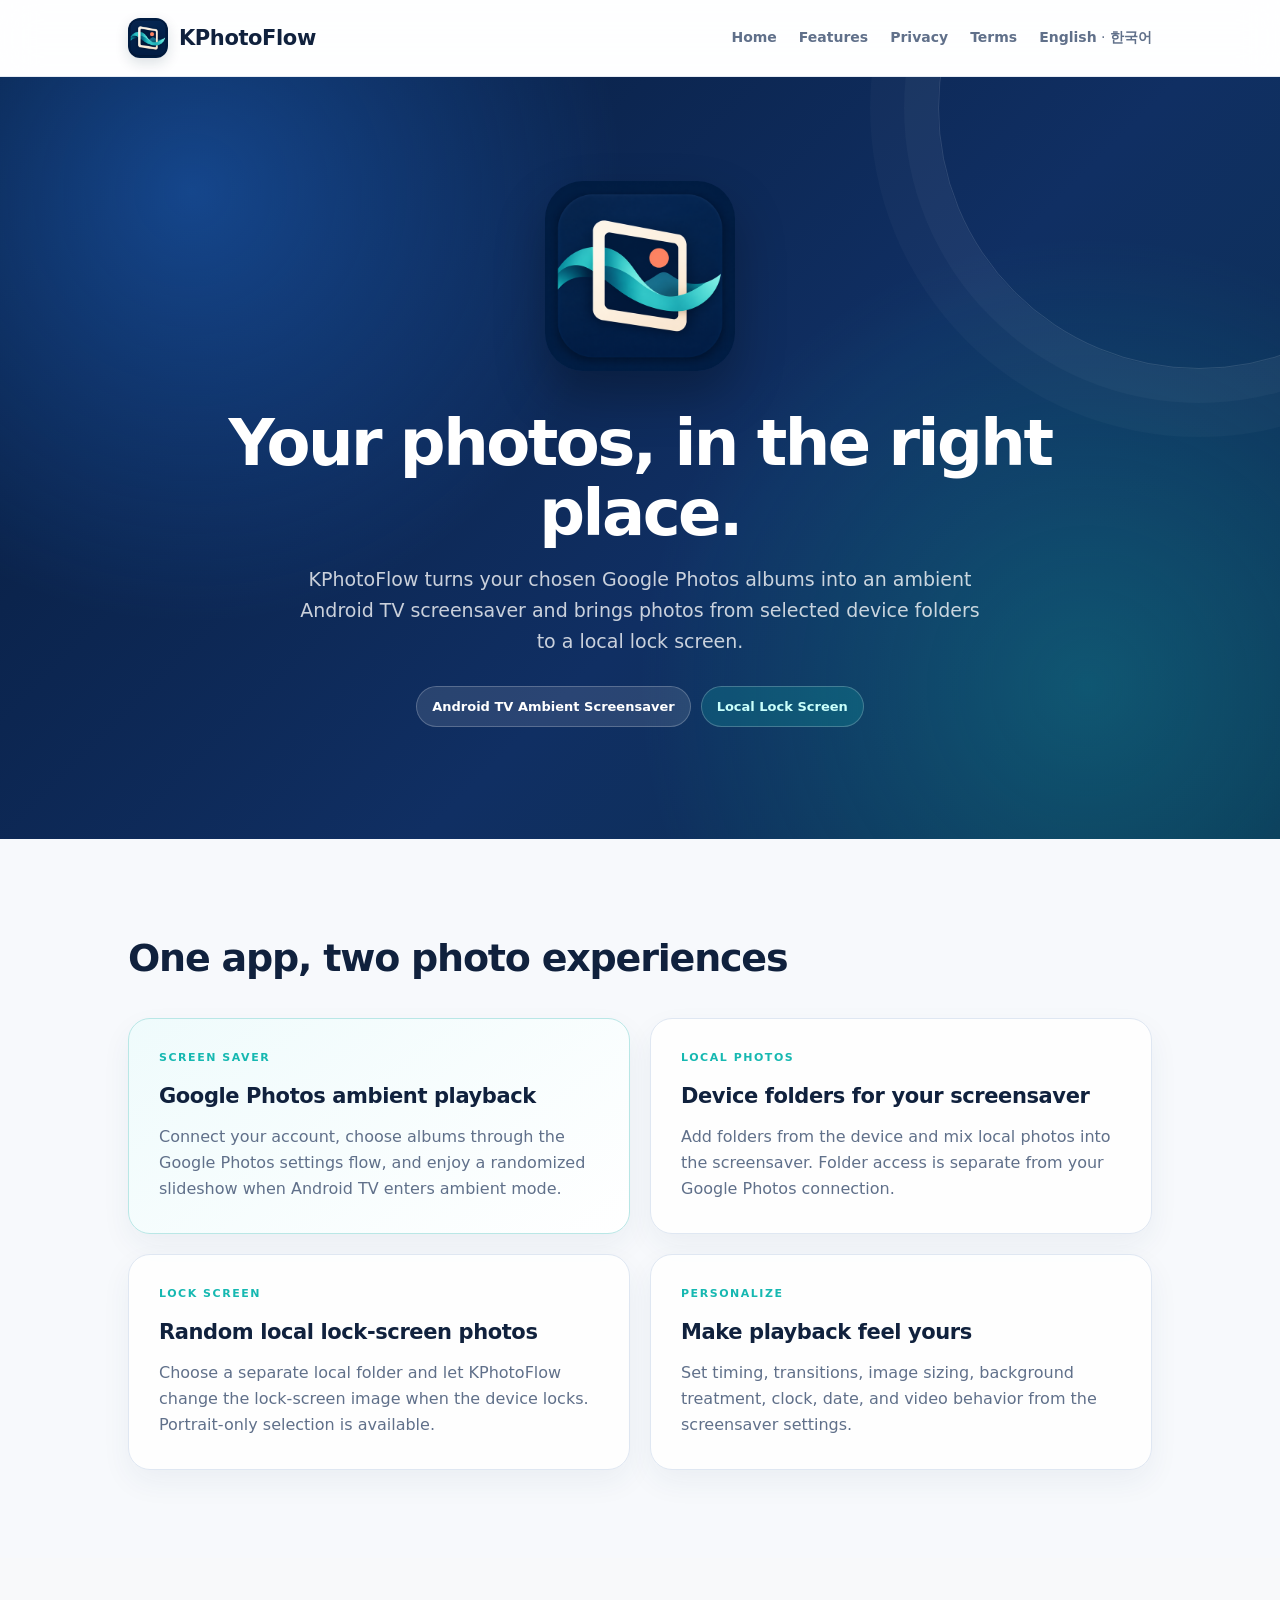
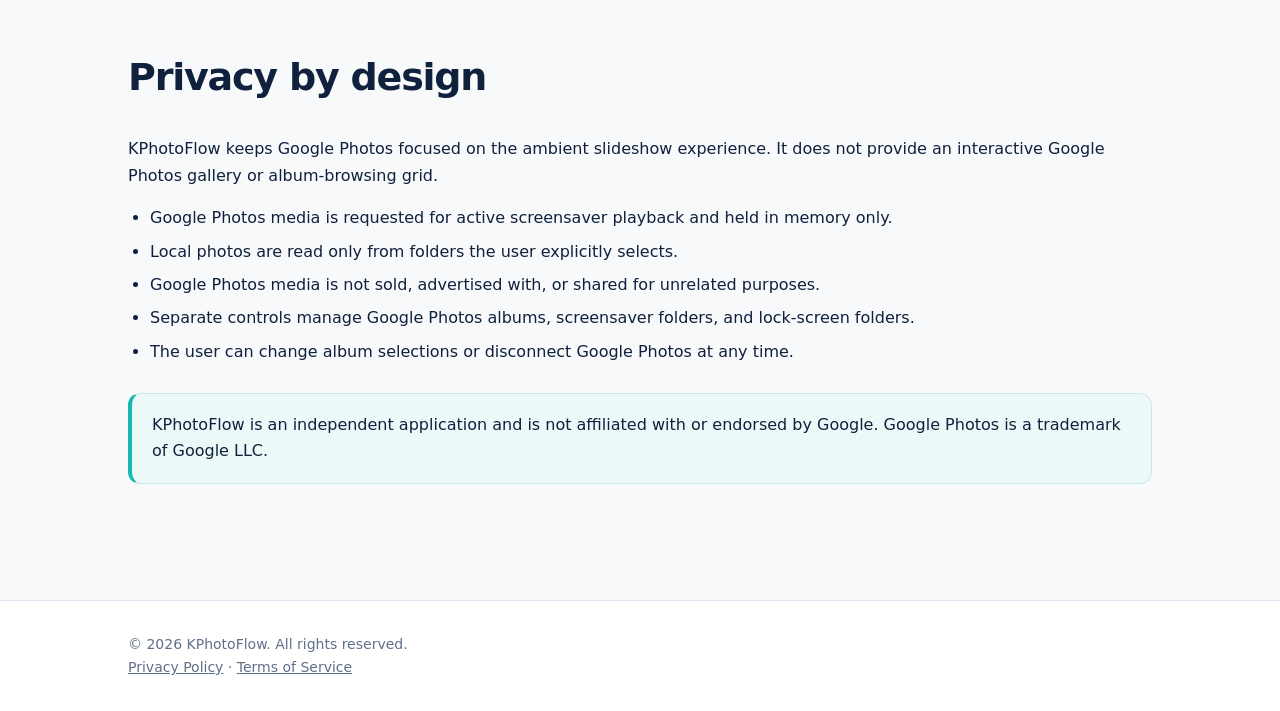
==== commit f7134770: "Rebrand website as KPhotoFlow" ====
--- a/index.html
+++ b/index.html
@@ -3,8 +3,8 @@
 <head>
 <meta charset="utf-8">
 <meta name="viewport" content="width=device-width, initial-scale=1">
-<title>PhotoFlow | PhotoFlow</title>
-<meta name="description" content="PhotoFlow is a privacy-first ambient screensaver and local lock-screen photo app.">
+<title>KPhotoFlow | KPhotoFlow</title>
+<meta name="description" content="KPhotoFlow is a privacy-first ambient screensaver and local lock-screen photo app.">
 <link rel="icon" type="image/png" href="assets/photoflow-logo.png">
 <link rel="stylesheet" href="style.css">
 </head>
@@ -12,8 +12,8 @@
 <header>
   <div class="container nav">
     <a class="brand" href="index.html">
-      <img src="assets/photoflow-logo.png" alt="PhotoFlow logo">
-      <span>PhotoFlow</span>
+      <img src="assets/photoflow-logo.png" alt="KPhotoFlow logo">
+      <span>KPhotoFlow</span>
     </a>
     <nav>
       <a href="index.html">Home</a>
@@ -28,9 +28,9 @@
 <main>
 <section class="hero">
   <div class="container">
-    <img src="assets/photoflow-logo.png" alt="PhotoFlow">
+    <img src="assets/photoflow-logo.png" alt="KPhotoFlow">
     <h1>Your photos, in the right place.</h1>
-    <p>PhotoFlow turns your chosen Google Photos albums into an ambient Android TV screensaver and brings photos from selected device folders to a local lock screen.</p>
+    <p>KPhotoFlow turns your chosen Google Photos albums into an ambient Android TV screensaver and brings photos from selected device folders to a local lock screen.</p>
     <div class="badges"><span class="badge">Android TV Ambient Screensaver</span><span class="badge secondary">Local Lock Screen</span></div>
   </div>
 </section>
@@ -41,7 +41,7 @@
     <div class="grid">
       <div class="card accent-card"><span class="eyebrow">SCREEN SAVER</span><h3>Google Photos ambient playback</h3><p>Connect your account, choose albums through the Google Photos settings flow, and enjoy a randomized slideshow when Android TV enters ambient mode.</p></div>
       <div class="card"><span class="eyebrow">LOCAL PHOTOS</span><h3>Device folders for your screensaver</h3><p>Add folders from the device and mix local photos into the screensaver. Folder access is separate from your Google Photos connection.</p></div>
-      <div class="card"><span class="eyebrow">LOCK SCREEN</span><h3>Random local lock-screen photos</h3><p>Choose a separate local folder and let PhotoFlow change the lock-screen image when the device locks. Portrait-only selection is available.</p></div>
+      <div class="card"><span class="eyebrow">LOCK SCREEN</span><h3>Random local lock-screen photos</h3><p>Choose a separate local folder and let KPhotoFlow change the lock-screen image when the device locks. Portrait-only selection is available.</p></div>
       <div class="card"><span class="eyebrow">PERSONALIZE</span><h3>Make playback feel yours</h3><p>Set timing, transitions, image sizing, background treatment, clock, date, and video behavior from the screensaver settings.</p></div>
     </div>
   </div>
@@ -50,7 +50,7 @@
 <section style="background:#f8f9fa;">
   <div class="container">
     <h2>Privacy by design</h2>
-    <p>PhotoFlow keeps Google Photos focused on the ambient slideshow experience. It does not provide an interactive Google Photos gallery or album-browsing grid.</p>
+    <p>KPhotoFlow keeps Google Photos focused on the ambient slideshow experience. It does not provide an interactive Google Photos gallery or album-browsing grid.</p>
     <ul>
       <li>Google Photos media is requested for active screensaver playback and held in memory only.</li>
       <li>Local photos are read only from folders the user explicitly selects.</li>
@@ -59,7 +59,7 @@
       <li>The user can change album selections or disconnect Google Photos at any time.</li>
     </ul>
     <div class="notice">
-      PhotoFlow is an independent application and is not affiliated with or endorsed by Google.
+      KPhotoFlow is an independent application and is not affiliated with or endorsed by Google.
       Google Photos is a trademark of Google LLC.
     </div>
   </div>
@@ -68,7 +68,7 @@
 
 <footer>
   <div class="container">
-    <div>© 2026 PhotoFlow. All rights reserved.</div>
+    <div>© 2026 KPhotoFlow. All rights reserved.</div>
     <div><a href="privacy.html">Privacy Policy</a> · <a href="terms.html">Terms of Service</a></div>
   </div>
 </footer>
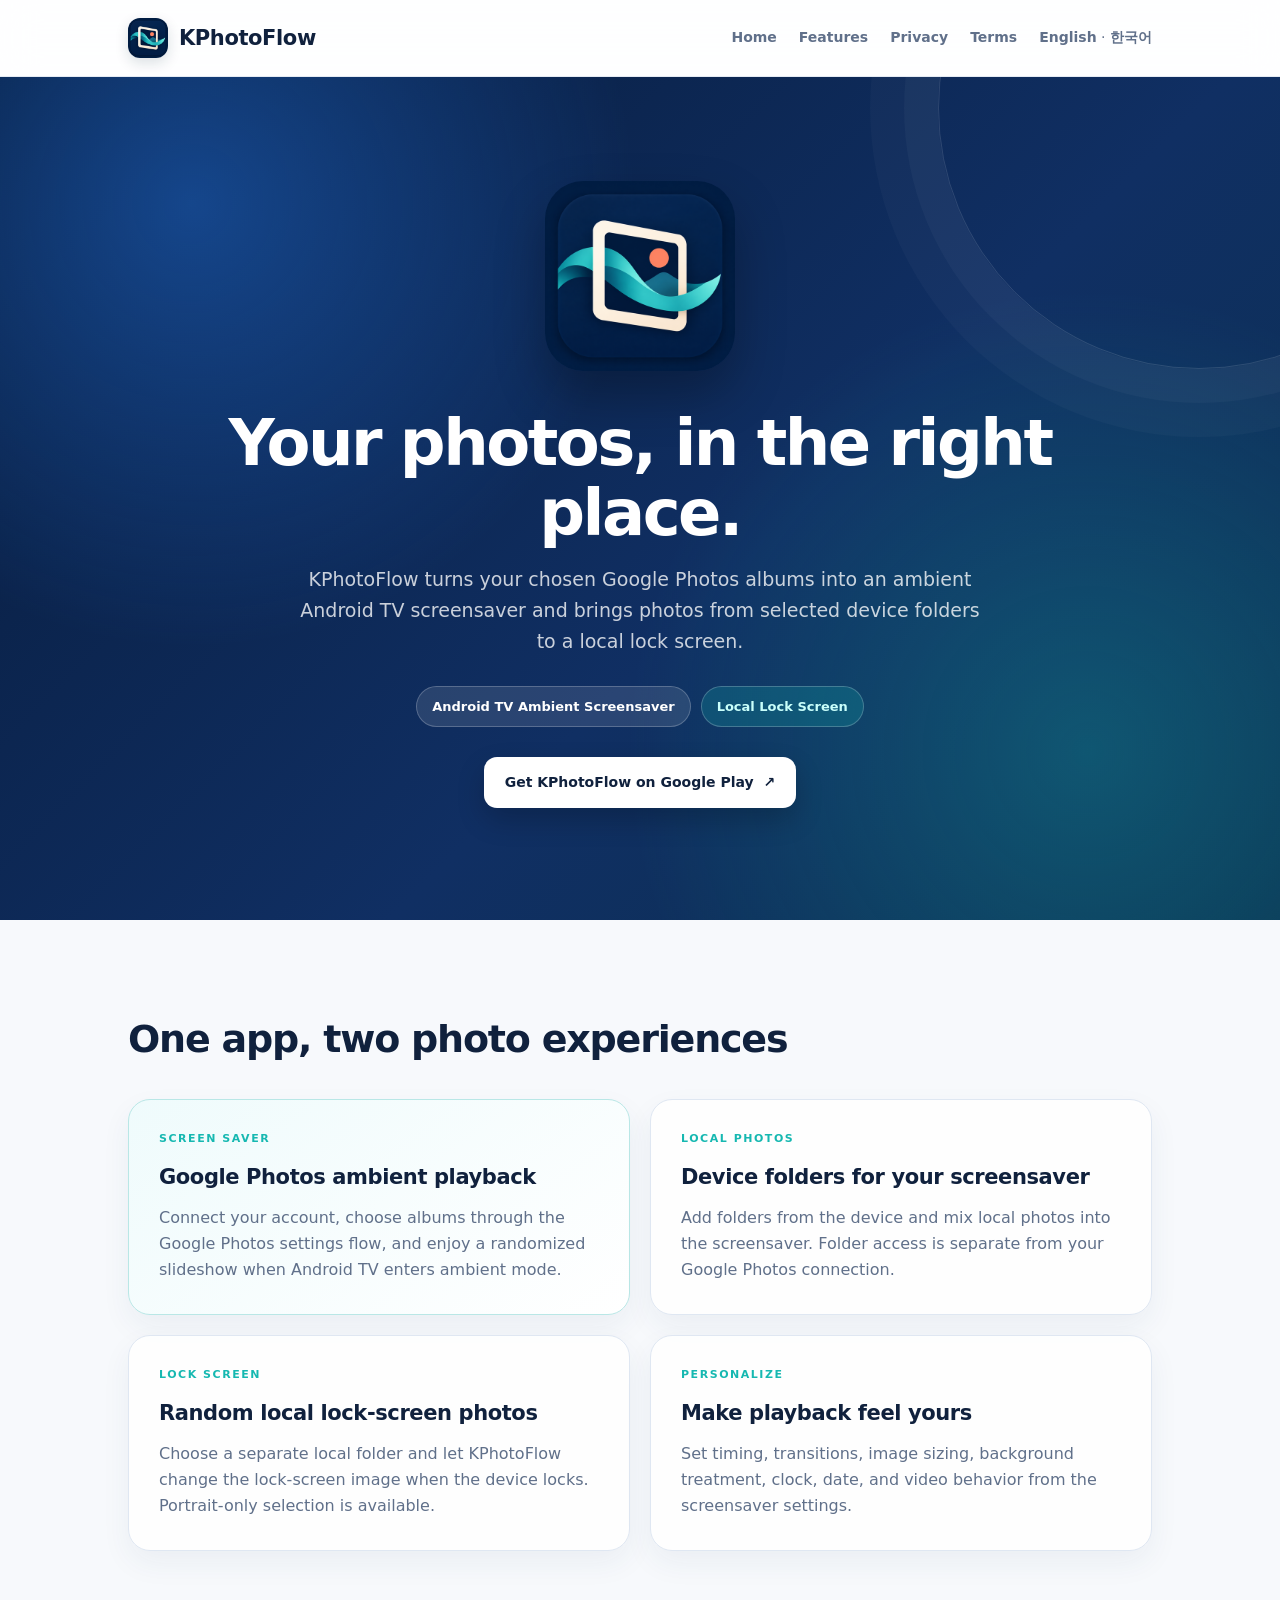
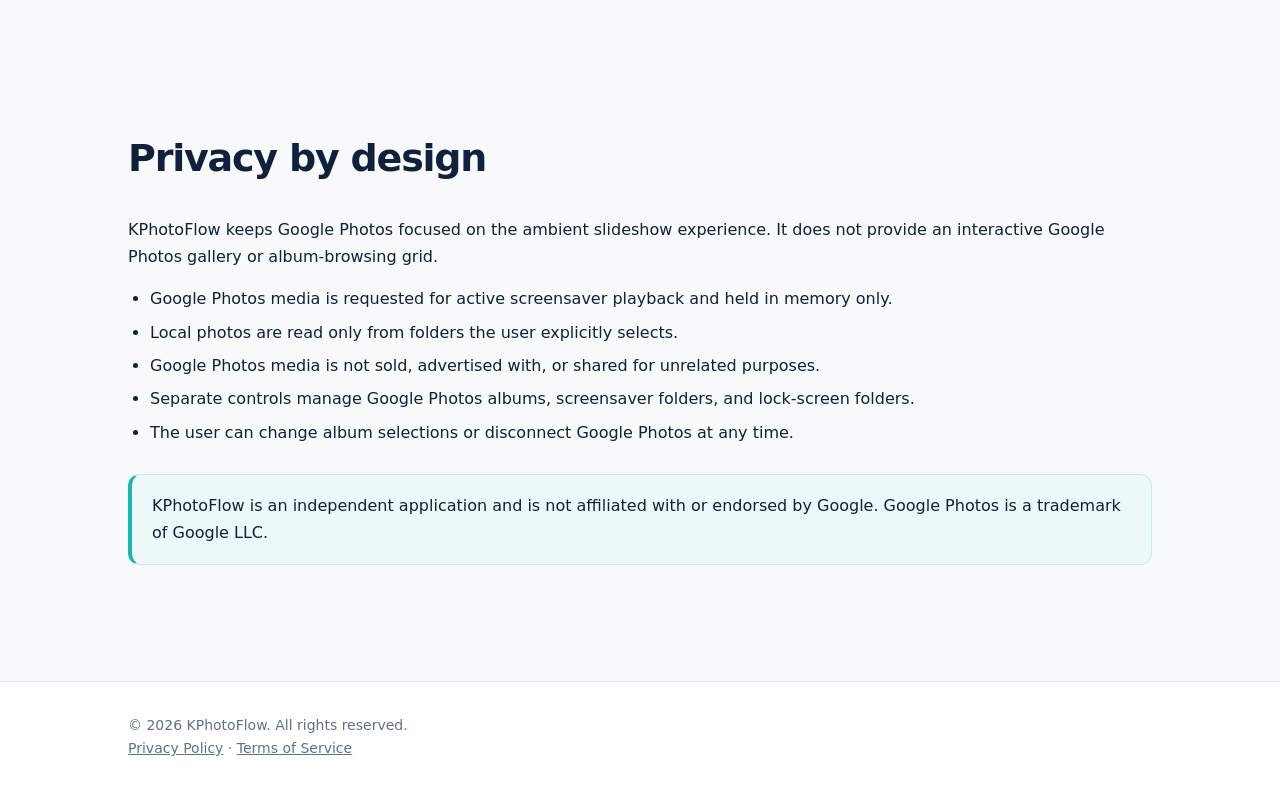
==== commit c247a0d9: "Add Google Play download link" ====
--- a/index.html
+++ b/index.html
@@ -32,6 +32,7 @@
     <h1>Your photos, in the right place.</h1>
     <p>KPhotoFlow turns your chosen Google Photos albums into an ambient Android TV screensaver and brings photos from selected device folders to a local lock screen.</p>
     <div class="badges"><span class="badge">Android TV Ambient Screensaver</span><span class="badge secondary">Local Lock Screen</span></div>
+    <div class="hero-actions"><a class="download-button" href="https://play.google.com/store/apps/details?id=com.photoflow.tv" target="_blank" rel="noopener">Get KPhotoFlow on Google Play <span aria-hidden="true">↗</span></a></div>
   </div>
 </section>
 
--- a/style.css
+++ b/style.css
@@ -26,6 +26,9 @@
 .badges { display: flex; justify-content: center; gap: 10px; flex-wrap: wrap; }
 .badge { display: inline-block; margin-top: 28px; padding: 9px 15px; border: 1px solid rgba(255,255,255,.22); border-radius: 999px; background: rgba(255,255,255,.11); color: #fff; font-size: 13px; font-weight: 700; }
 .badge.secondary { background: rgba(22,184,177,.22); color: #c9fffb; }
+.hero-actions { display: flex; justify-content: center; margin-top: 30px; }
+.download-button { display: inline-flex; align-items: center; gap: 10px; padding: 13px 20px; border: 1px solid rgba(255,255,255,.28); border-radius: 13px; background: #fff; color: #10213d; font-size: 14px; font-weight: 800; text-decoration: none; box-shadow: 0 12px 28px rgba(0,0,0,.2); transition: transform .2s ease, box-shadow .2s ease, background .2s ease; }
+.download-button:hover { background: #e8fffc; color: #0c514f; transform: translateY(-2px); box-shadow: 0 16px 32px rgba(0,0,0,.25); }
 section { padding: 88px 0; }
 h2 { font-size: clamp(28px, 4vw, 38px); margin: 0 0 28px; letter-spacing: -1.2px; }
 .grid { display: grid; grid-template-columns: repeat(2, minmax(0,1fr)); gap: 20px; }
